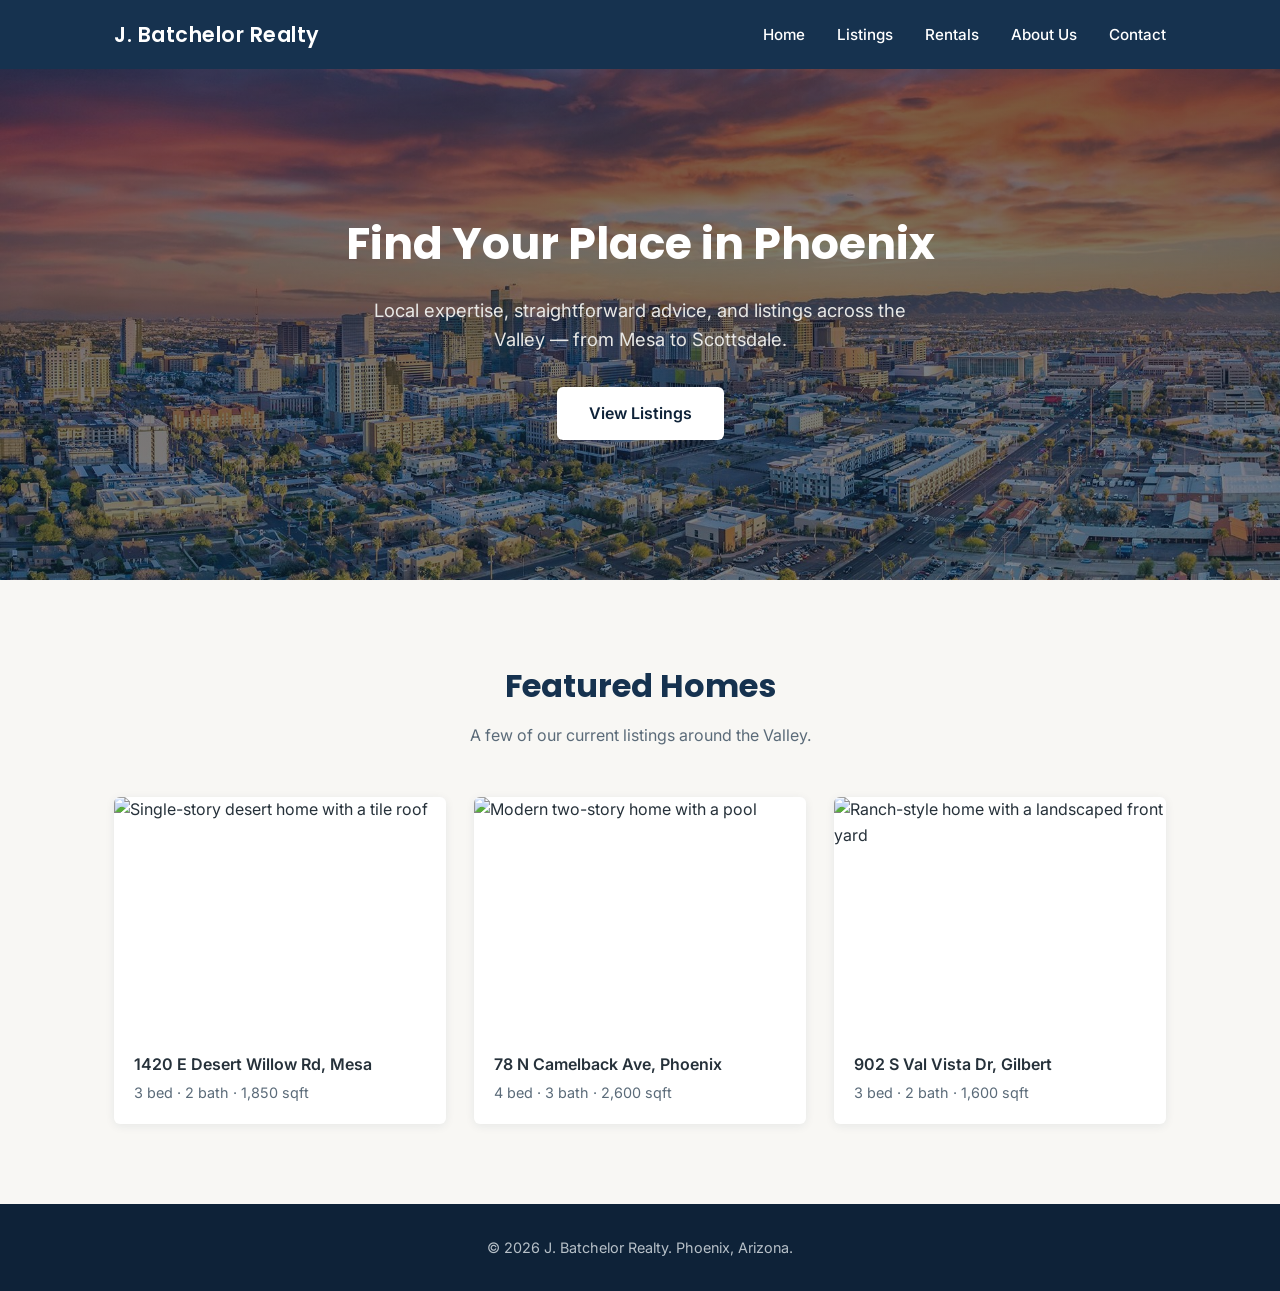
==== index.html @ 4d3e9f7e "First commit" ====
<!DOCTYPE html>
<html lang="en-US">
<head>
    <!-- Metadata: describes the page, doesn't render on screen -->
    <meta charset="UTF-8">
    <meta name="viewport" content="width=device-width, initial-scale=1.0">
    <title>J. Batchelor Realty | Phoenix, AZ</title>
    <link rel="stylesheet" href="style.css">
    <!-- Google Fonts: loads the two typefaces our CSS refers to -->
    <link href="https://fonts.googleapis.com/css2?family=Inter:wght@400;500;600&family=Poppins:wght@600;700&display=swap" rel="stylesheet">
</head>
<body>

    <!-- NAV: same markup will be copied onto every page.
         In plain HTML there's no built-in way to "include" a
         shared header — that's what tools like React or a
         static site generator solve later on. -->
    <nav class="navbar">
        <div class="container">
            <a href="index.html" class="logo">J. Batchelor Realty</a>
            <ul class="nav-links">
                <li><a href="index.html">Home</a></li>
                <li><a href="listings.html">Listings</a></li>
                <li><a href="rentals.html">Rentals</a></li>
                <li><a href="about.html">About Us</a></li>
                <li><a href="contact.html">Contact</a></li>
            </ul>
            <button class="nav-toggle" aria-label="Toggle menu" aria-expanded="false">
                <span></span><span></span><span></span>
            </button>
        </div>
    </nav>

    <!-- HERO -->
    <header class="hero">
        <div class="container">
            <h1>Find Your Place in Phoenix</h1>
            <p>Local expertise, straightforward advice, and listings across the Valley — from Mesa to Scottsdale.</p>
            <a href="listings.html" class="btn">View Listings</a>
        </div>
    </header>

    <!-- FEATURED LISTINGS PREVIEW -->
    <section class="section">
        <div class="container">
            <h2 class="section-heading">Featured Homes</h2>
            <p class="section-subheading">A few of our current listings around the Valley.</p>

            <div class="card-grid">
                <div class="card">
                    <img src="https://images.unsplash.com/photo-1568605114967-8130f3a36994?w=500" alt="Single-story desert home with a tile roof">
                    <div class="card-body">
                        <div class="card-price">$425,000</div>
                        <div class="card-address">1420 E Desert Willow Rd, Mesa</div>
                        <div class="card-meta">3 bed · 2 bath · 1,850 sqft</div>
                    </div>
                </div>
                <div class="card">
                    <img src="https://images.unsplash.com/photo-1600585154340-be6161a56a0c?w=500" alt="Modern two-story home with a pool">
                    <div class="card-body">
                        <div class="card-price">$610,000</div>
                        <div class="card-address">78 N Camelback Ave, Phoenix</div>
                        <div class="card-meta">4 bed · 3 bath · 2,600 sqft</div>
                    </div>
                </div>
                <div class="card">
                    <img src="https://images.unsplash.com/photo-1580587771525-78b9dba3b914?w=500" alt="Ranch-style home with a landscaped front yard">
                    <div class="card-body">
                        <div class="card-price">$349,900</div>
                        <div class="card-address">902 S Val Vista Dr, Gilbert</div>
                        <div class="card-meta">3 bed · 2 bath · 1,600 sqft</div>
                    </div>
                </div>
            </div>
        </div>
    </section>

    <footer>
        <div class="container">
            &copy; 2026 J. Batchelor Realty. Phoenix, Arizona.
        </div>
    </footer>

    <script src="script.js" defer></script>
</body>
</html>
---- style.css ----
/* =========================================================
   1. DESIGN TOKENS
   CSS variables let us define our palette/spacing ONCE and
   reuse it everywhere. Change a value here, it updates the
   whole site. Try changing --color-accent later and watch
   what happens.
   ========================================================= */
:root {
    --color-navy: #16324F;      /* headers, nav, primary text on light bg */
    --color-navy-dark: #0E2238; /* footer background, hover states */
    --color-accent: #fff;    /* gold — buttons, links, highlights */
    --color-bg: #F8F7F4;        /* page background, warm off-white */
    --color-card: #FFFFFF;
    --color-text: #26313A;      /* body text */
    --color-text-muted: #5B6B79;

    --font-heading: 'Poppins', sans-serif;
    --font-body: 'Inter', sans-serif;

    --max-width: 1100px;
    --radius: 6px;
}

/* =========================================================
   2. RESET
   Every browser has different default spacing on things like
   <h1> and <ul>. This zeroes it out so we control it on
   purpose instead of guessing.
   ========================================================= */
* {
    margin: 0;
    padding: 0;
    box-sizing: border-box; /* padding/border no longer add to an element's width */
}

body {
    font-family: var(--font-body);
    color: var(--color-text);
    background-color: var(--color-bg);
    line-height: 1.6;
}

img {
    max-width: 100%;
    display: block;
}

a {
    color: inherit;
    text-decoration: none;
}

.container {
    max-width: var(--max-width);
    margin: 0 auto;   /* centers the content block on the page */
    padding: 0 24px;
}

/* =========================================================
   3. NAVIGATION
   Flexbox is built for exactly this: a row of items that
   need to line up and space themselves out automatically.
   ========================================================= */
.navbar {
    background-color: var(--color-navy);
    padding: 18px 0;

    /* THE KEY LINE: position: sticky keeps this element in normal
       document flow (unlike position: fixed) UNTIL the page scrolls
       past it, then it "sticks" to `top: 0`. That's what keeps
       "J. Batchelor Realty" visible no matter how far someone
       scrolls down the page. */
    position: sticky;
    top: 0;
    z-index: 1000; /* stays above cards, images, everything else */
    transition: box-shadow 0.2s ease;
}

/* Added by script.js once the page has scrolled a bit, so the
   sticky bar visually separates itself from the content under it */
.navbar.scrolled {
    box-shadow: 0 2px 12px rgba(0, 0, 0, 0.25);
}

.navbar .container {
    display: flex;
    justify-content: space-between; /* logo left, links right */
    align-items: center;
    position: relative;
}

.logo {
    font-family: var(--font-heading);
    color: #fff;
    font-size: 1.3rem;
    font-weight: 600;
    letter-spacing: 0.5px;
}

.nav-links {
    display: flex;
    list-style: none;
    gap: 32px;
}

.nav-links a {
    color: #fff;
    font-weight: 500;
    font-size: 0.95rem;
    transition: color 0.2s ease;
}

.nav-links a:hover,
.nav-links a.active {
    color: var(--color-accent);
}

/* Hamburger button — hidden on desktop, shown on mobile below.
   It's a real <button>, not a <div>, so it's keyboard-focusable
   and screen-reader friendly for free. */
.nav-toggle {
    display: none;
    background: none;
    border: none;
    cursor: pointer;
    padding: 4px;
}

.nav-toggle span {
    display: block;
    width: 24px;
    height: 2px;
    background-color: #fff;
    margin: 5px 0;
    transition: transform 0.2s ease, opacity 0.2s ease;
}

/* =========================================================
   4. HERO
   background-size: cover fills the box without distorting
   the image; background-position: center keeps the
   interesting part of the photo visible on any screen size.
   ========================================================= */
.hero {
    background-image: linear-gradient(rgba(14, 34, 56, 0.55), rgba(14, 34, 56, 0.55)), url('phoenix.jpg');
    background-size: cover;
    background-position: center;
    color: #fff;
    padding: 140px 0;
    text-align: center;
}

.hero h1 {
    font-family: var(--font-heading);
    font-size: 2.75rem;
    margin-bottom: 16px;
}

.hero p {
    font-size: 1.15rem;
    color: #E8E8E6;
    max-width: 560px;
    margin: 0 auto 32px;
}

.btn {
    display: inline-block;
    background-color: var(--color-accent);
    color: var(--color-navy-dark);
    font-weight: 600;
    padding: 14px 32px;
    border-radius: var(--radius);
    transition: transform 0.15s ease, box-shadow 0.15s ease;
}

.btn:hover {
    transform: translateY(-2px);
    box-shadow: 0 6px 16px rgba(0, 0, 0, 0.2);
}

/* =========================================================
   5. SECTIONS & CARDS
   CSS Grid handles the 2-dimensional layout (rows AND
   columns) that property cards need — Flexbox is better
   suited to single-row/single-column layouts like the nav.
   ========================================================= */
.section {
    padding: 80px 0;
}

.section-heading {
    font-family: var(--font-heading);
    font-size: 2rem;
    text-align: center;
    margin-bottom: 12px;
    color: var(--color-navy);
}

.section-subheading {
    text-align: center;
    color: var(--color-text-muted);
    max-width: 500px;
    margin: 0 auto 48px;
}

.card-grid {
    display: grid;
    grid-template-columns: repeat(3, 1fr); /* 3 equal columns */
    gap: 28px;
}

.card {
    background-color: var(--color-card);
    border-radius: var(--radius);
    overflow: hidden;
    box-shadow: 0 2px 10px rgba(22, 50, 79, 0.08);
    transition: box-shadow 0.2s ease;
}

.card:hover {
    box-shadow: 0 8px 24px rgba(22, 50, 79, 0.15);
}

.card img {
    height: 200px;
    width: 100%;
    object-fit: cover;
}

.card-body {
    padding: 20px;
}

.card-price {
    font-family: var(--font-heading);
    color: var(--color-accent);
    font-size: 1.2rem;
    font-weight: 600;
    margin-bottom: 4px;
}

.card-address {
    font-weight: 600;
    margin-bottom: 4px;
}

.card-meta {
    color: var(--color-text-muted);
    font-size: 0.9rem;
}

/* =========================================================
   6. CONTACT FORM
   ========================================================= */
.contact-layout {
    display: grid;
    grid-template-columns: 1fr 1fr;
    gap: 48px;
    align-items: start;
}

.form-group {
    margin-bottom: 20px;
}

label {
    display: block;
    font-weight: 600;
    margin-bottom: 6px;
    font-size: 0.9rem;
}

input,
textarea {
    width: 100%;
    padding: 12px 14px;
    border: 1px solid #D6D9DC;
    border-radius: var(--radius);
    font-family: var(--font-body);
    font-size: 1rem;
}

input:focus,
textarea:focus {
    outline: 2px solid var(--color-accent);
    outline-offset: 1px;
}

.office-info h3 {
    font-family: var(--font-heading);
    color: var(--color-navy);
    margin-bottom: 12px;
}

.office-info p {
    margin-bottom: 8px;
    color: var(--color-text-muted);
}

/* =========================================================
   7. FOOTER
   ========================================================= */
footer {
    background-color: var(--color-navy-dark);
    color: #B7C0C8;
    text-align: center;
    padding: 32px 0;
    font-size: 0.9rem;
}

/* =========================================================
   8. RESPONSIVE
   Below 700px (most phones), stack things into a single
   column instead of squeezing 3 across.
   ========================================================= */
@media (max-width: 700px) {
    .navbar .container {
        flex-direction: row; /* keep logo + toggle on one line */
    }

    .nav-toggle {
        display: block; /* show the hamburger only on small screens */
    }

    .nav-links {
        display: none; /* hidden until script.js toggles .open */
        flex-direction: column;
        position: absolute;
        top: 100%;
        left: 0;
        right: 0;
        background-color: var(--color-navy);
        padding: 16px 24px;
        gap: 16px;
    }

    .nav-links.open {
        display: flex;
    }

    .hero {
        padding: 90px 0;
    }

    .hero h1 {
        font-size: 2rem;
    }

    .card-grid {
        grid-template-columns: 1fr;
    }

    .contact-layout {
        grid-template-columns: 1fr;
    }
}
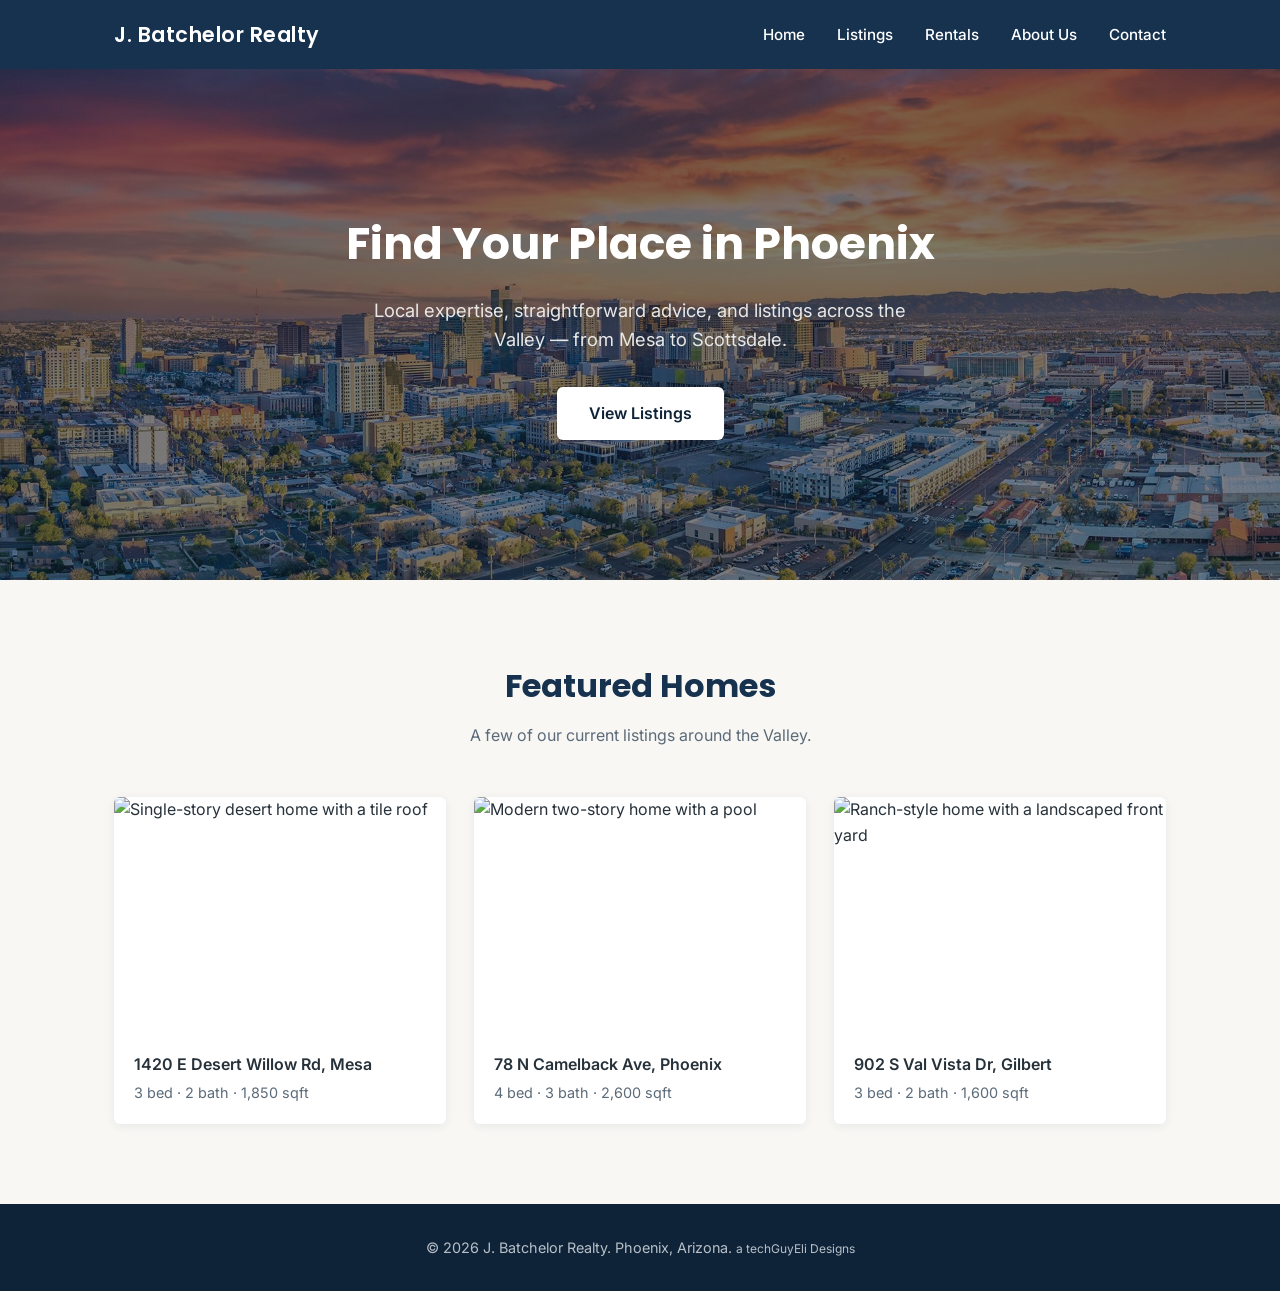
==== commit abd5171a: "added business title at bottom of pages" ====
--- a/index.html
+++ b/index.html
@@ -78,6 +78,7 @@
     <footer>
         <div class="container">
             &copy; 2026 J. Batchelor Realty. Phoenix, Arizona.
+            <small>a techGuyEli Designs</small>
         </div>
     </footer>
 
--- a/style.css
+++ b/style.css
@@ -354,3 +354,10 @@
         grid-template-columns: 1fr;
     }
 }
+
+.about-photo {
+    width: 500px;
+    height: auto;
+    display: block;
+    margin: 0 auto;
+}
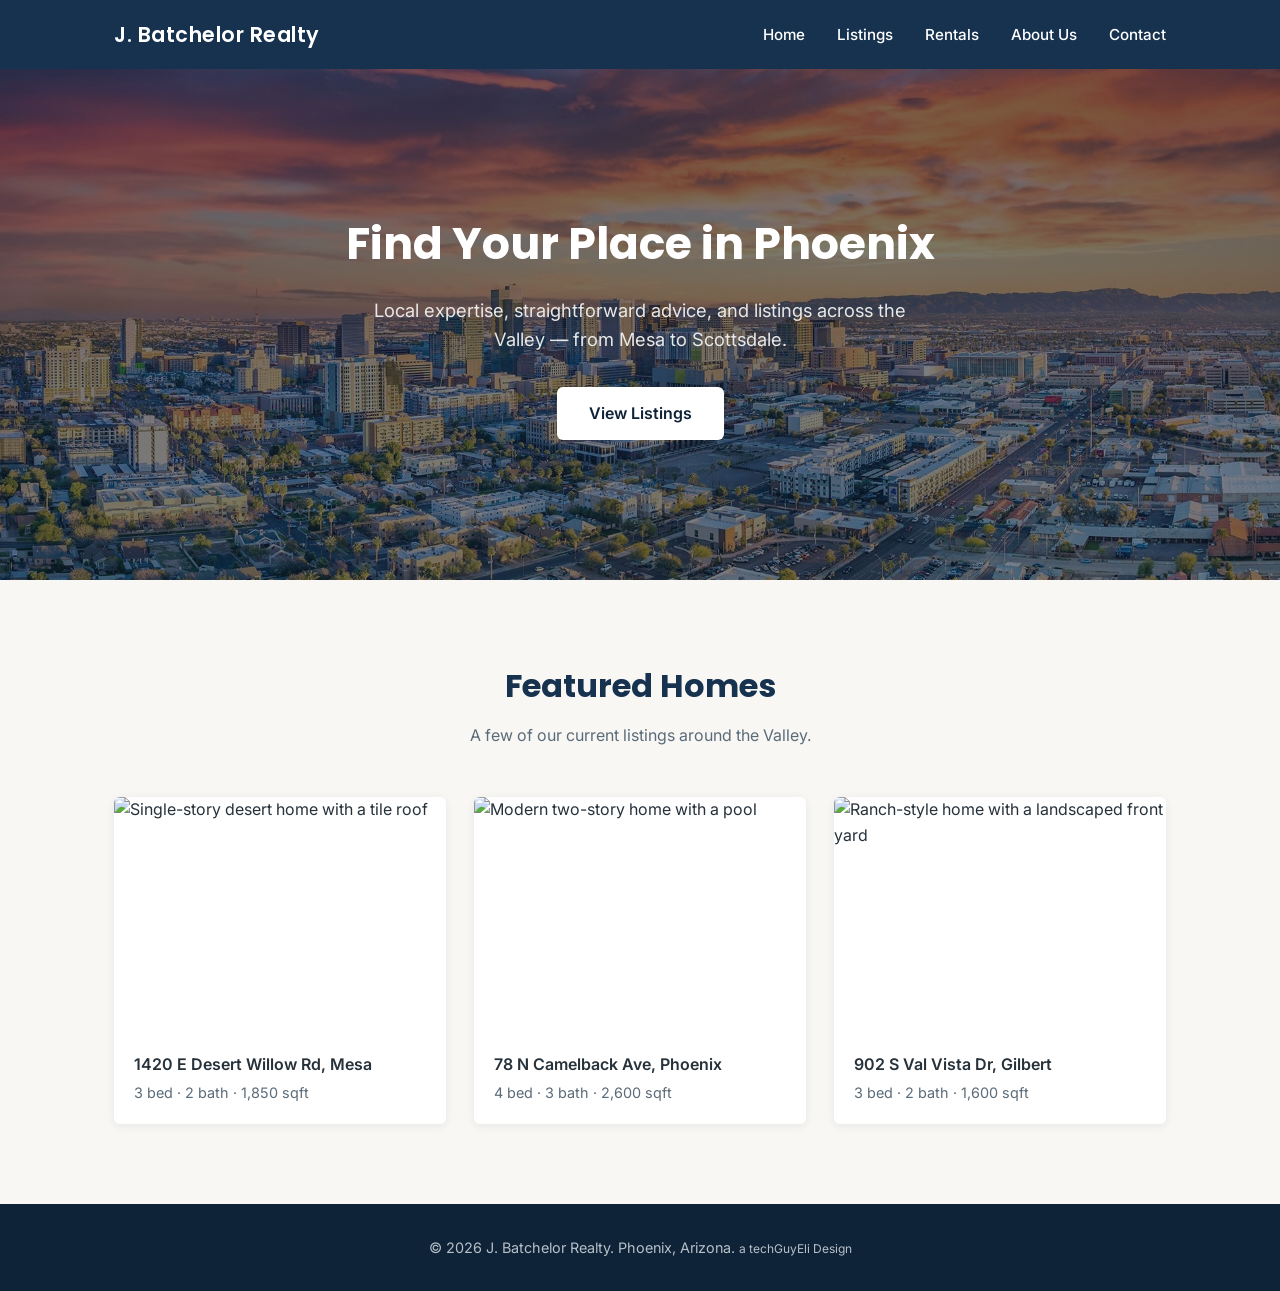
==== commit 4832bcca: "added formspree link" ====
--- a/index.html
+++ b/index.html
@@ -1,5 +1,6 @@
 <!DOCTYPE html>
 <html lang="en-US">
+
 <head>
     <!-- Metadata: describes the page, doesn't render on screen -->
     <meta charset="UTF-8">
@@ -7,8 +8,11 @@
     <title>J. Batchelor Realty | Phoenix, AZ</title>
     <link rel="stylesheet" href="style.css">
     <!-- Google Fonts: loads the two typefaces our CSS refers to -->
-    <link href="https://fonts.googleapis.com/css2?family=Inter:wght@400;500;600&family=Poppins:wght@600;700&display=swap" rel="stylesheet">
+    <link
+        href="https://fonts.googleapis.com/css2?family=Inter:wght@400;500;600&family=Poppins:wght@600;700&display=swap"
+        rel="stylesheet">
 </head>
+
 <body>
 
     <!-- NAV: same markup will be copied onto every page.
@@ -48,7 +52,8 @@
 
             <div class="card-grid">
                 <div class="card">
-                    <img src="https://images.unsplash.com/photo-1568605114967-8130f3a36994?w=500" alt="Single-story desert home with a tile roof">
+                    <img src="https://images.unsplash.com/photo-1568605114967-8130f3a36994?w=500"
+                        alt="Single-story desert home with a tile roof">
                     <div class="card-body">
                         <div class="card-price">$425,000</div>
                         <div class="card-address">1420 E Desert Willow Rd, Mesa</div>
@@ -56,7 +61,8 @@
                     </div>
                 </div>
                 <div class="card">
-                    <img src="https://images.unsplash.com/photo-1600585154340-be6161a56a0c?w=500" alt="Modern two-story home with a pool">
+                    <img src="https://images.unsplash.com/photo-1600585154340-be6161a56a0c?w=500"
+                        alt="Modern two-story home with a pool">
                     <div class="card-body">
                         <div class="card-price">$610,000</div>
                         <div class="card-address">78 N Camelback Ave, Phoenix</div>
@@ -64,7 +70,8 @@
                     </div>
                 </div>
                 <div class="card">
-                    <img src="https://images.unsplash.com/photo-1580587771525-78b9dba3b914?w=500" alt="Ranch-style home with a landscaped front yard">
+                    <img src="https://images.unsplash.com/photo-1580587771525-78b9dba3b914?w=500"
+                        alt="Ranch-style home with a landscaped front yard">
                     <div class="card-body">
                         <div class="card-price">$349,900</div>
                         <div class="card-address">902 S Val Vista Dr, Gilbert</div>
@@ -78,10 +85,11 @@
     <footer>
         <div class="container">
             &copy; 2026 J. Batchelor Realty. Phoenix, Arizona.
-            <small>a techGuyEli Designs</small>
+            <small>a techGuyEli Design</small>
         </div>
     </footer>
 
     <script src="script.js" defer></script>
 </body>
-</html>
+
+</html>
--- a/style.css
+++ b/style.css
@@ -358,6 +358,7 @@
 .about-photo {
     width: 500px;
     height: auto;
+
     display: block;
     margin: 0 auto;
 }
